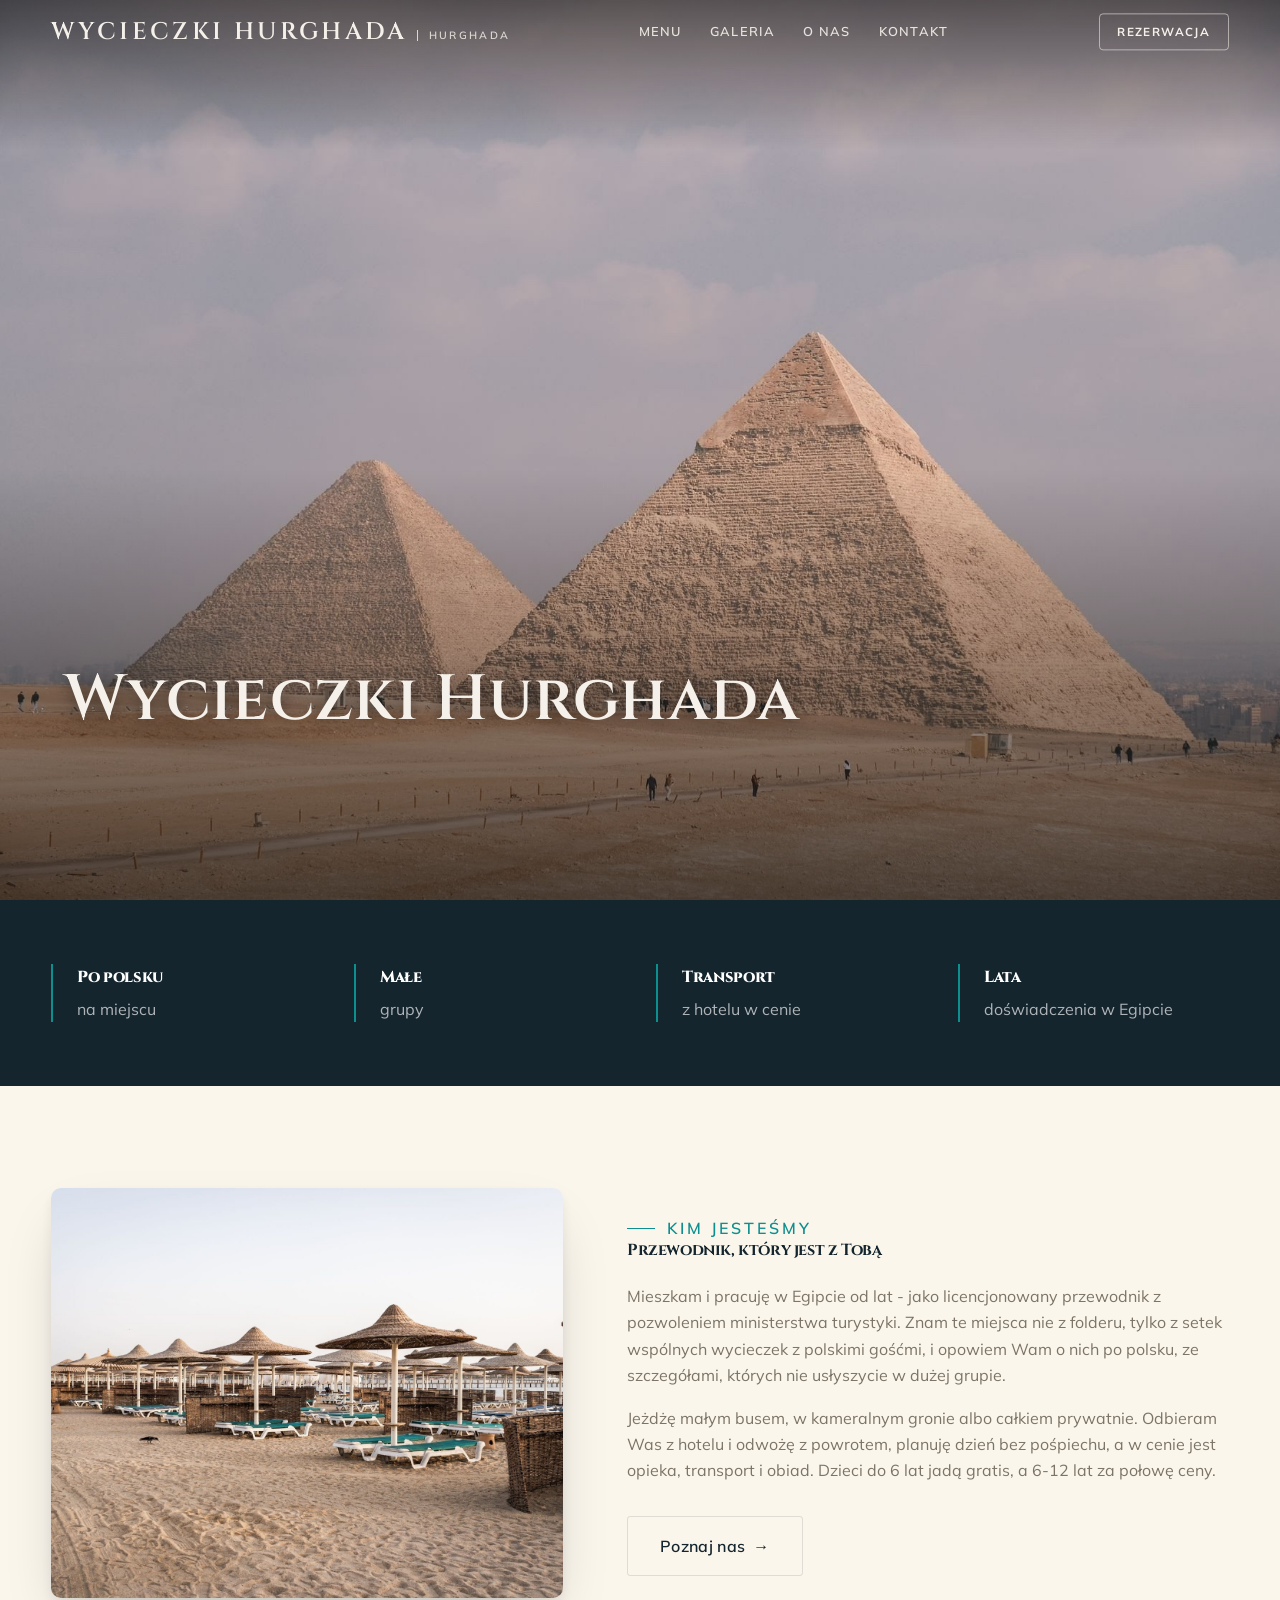
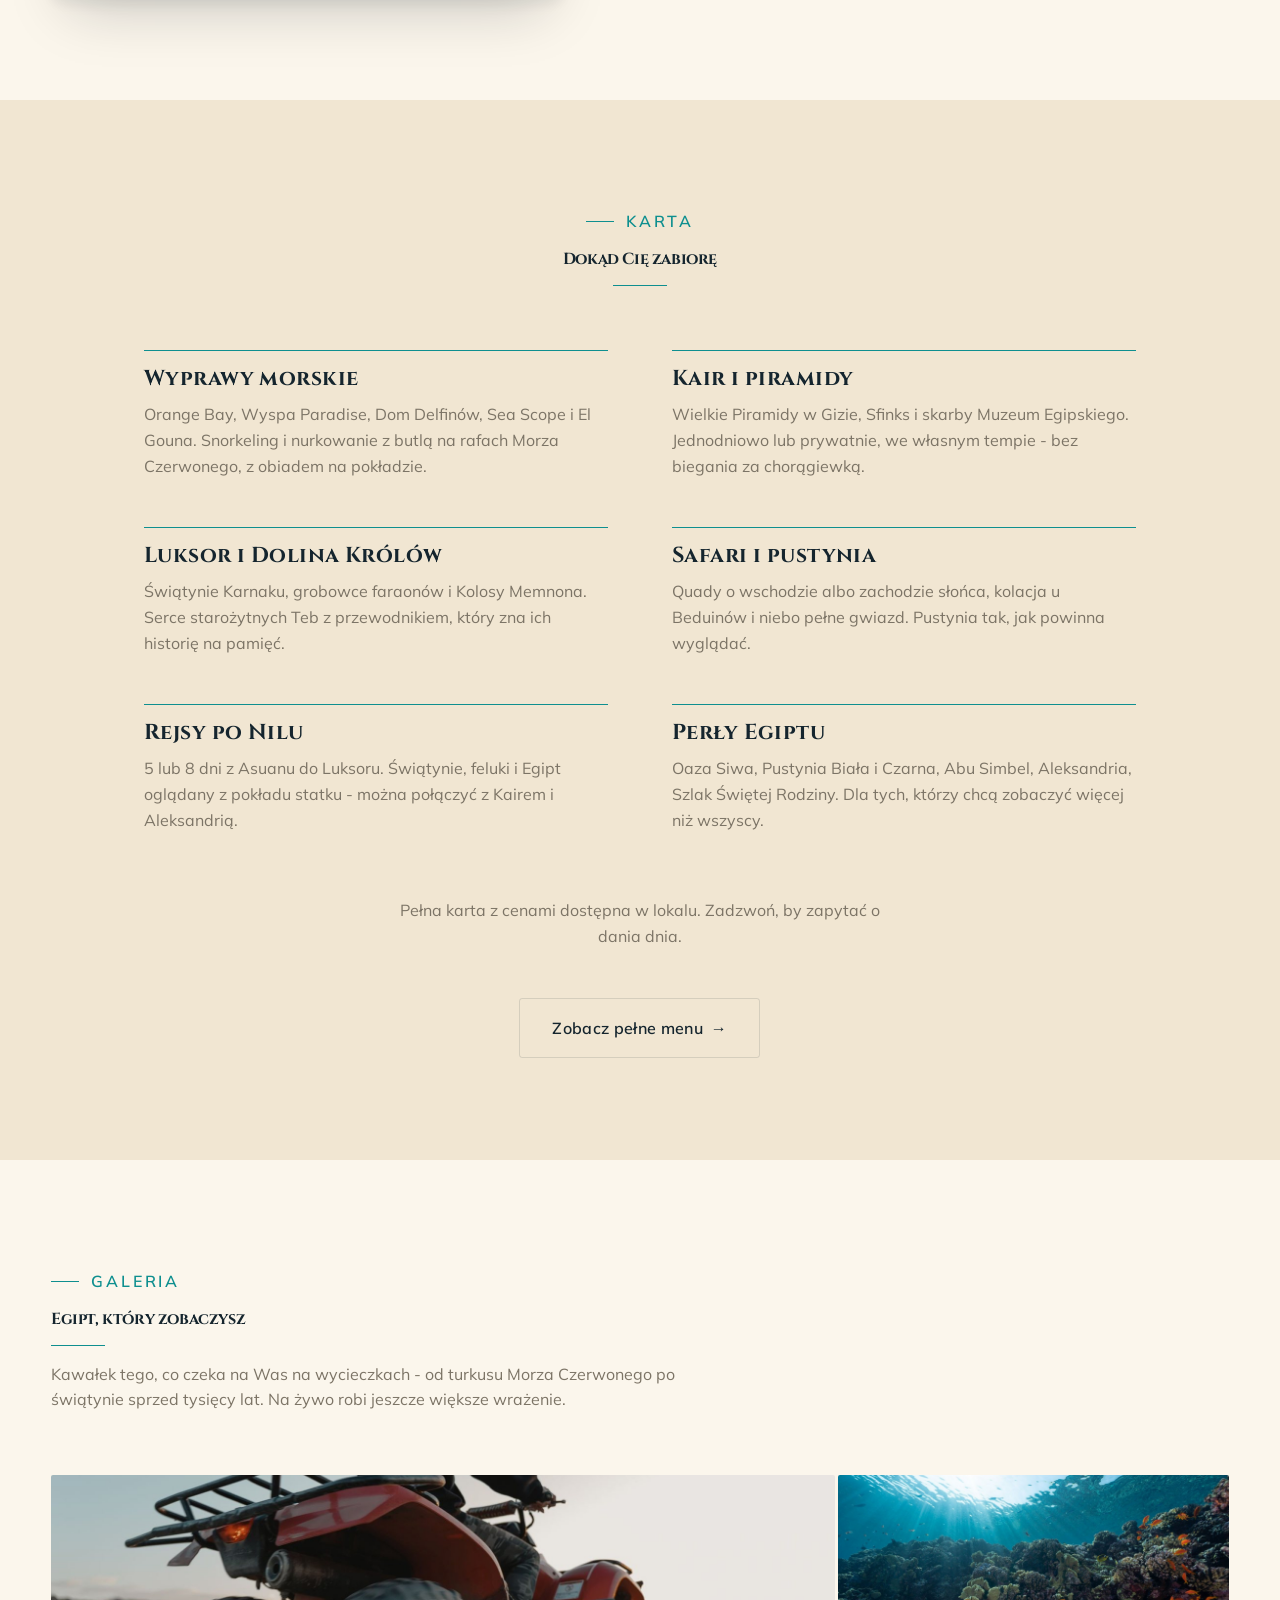
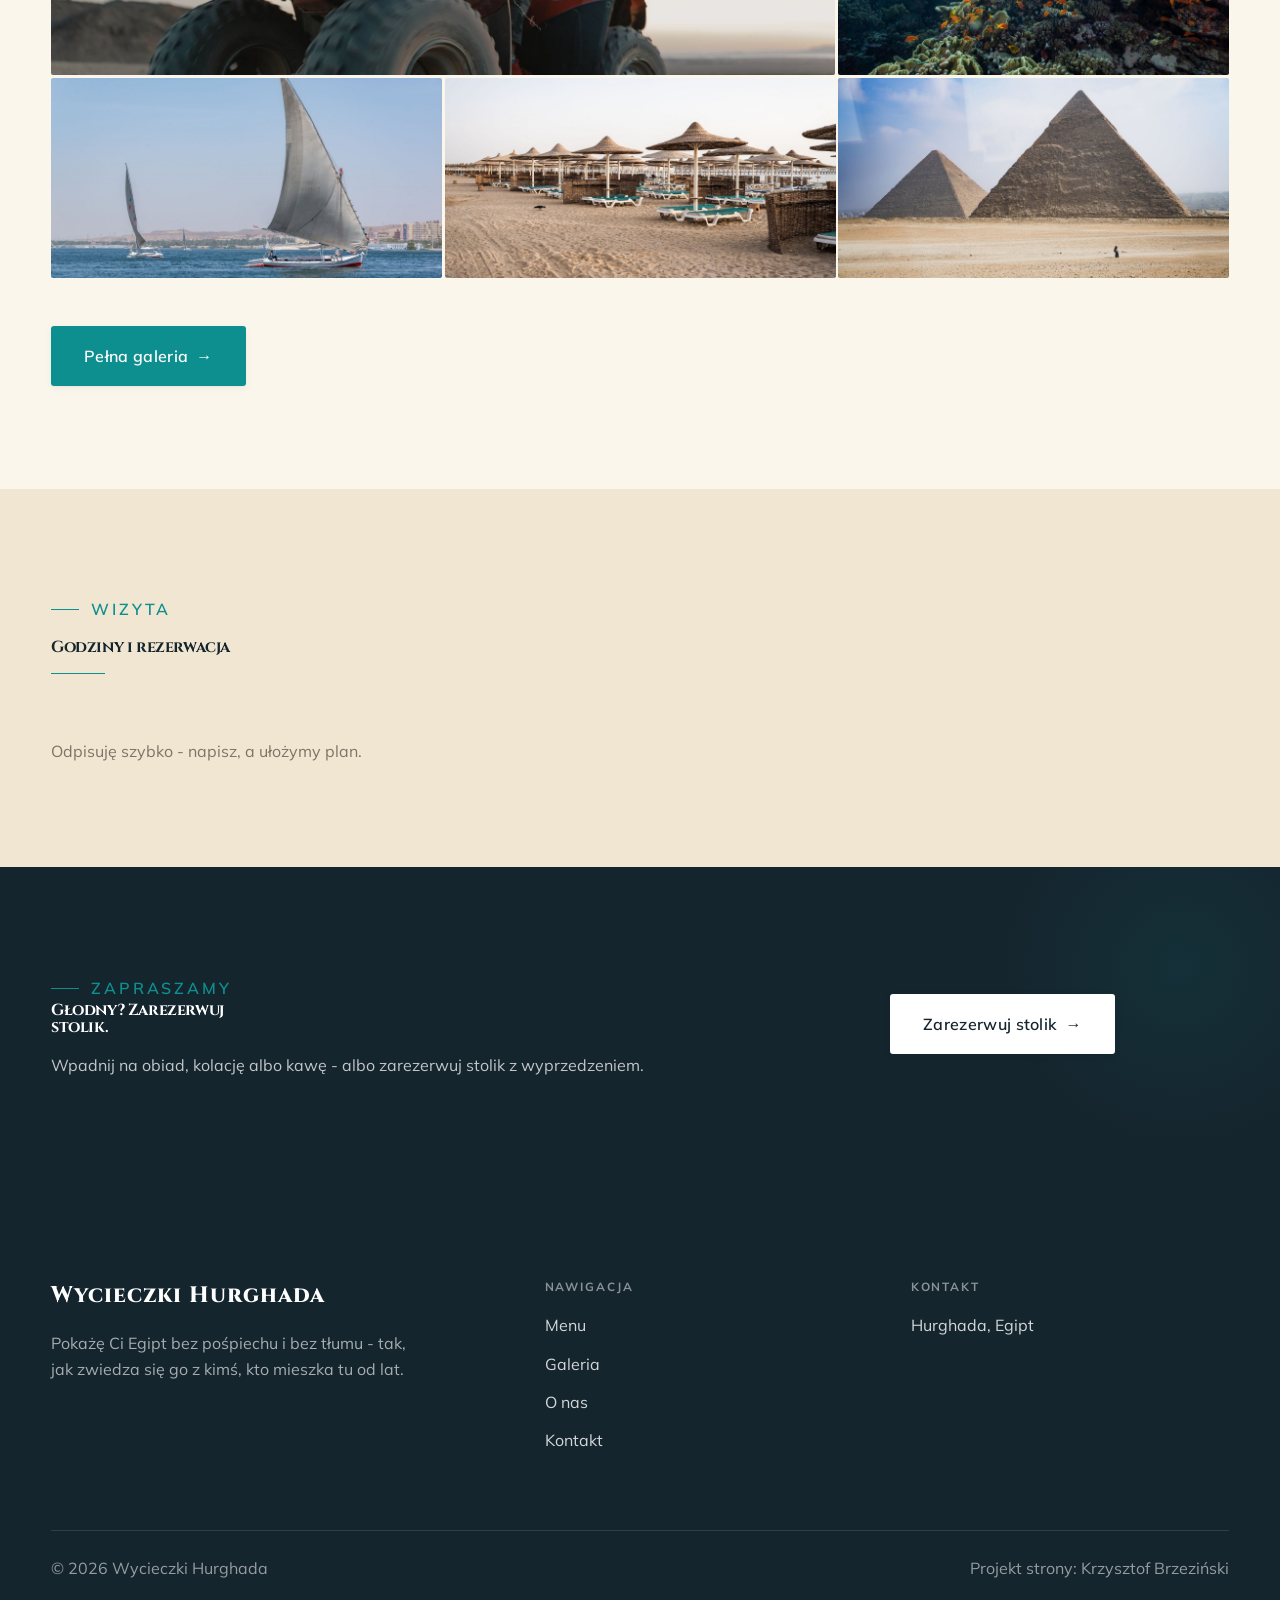
==== index.html @ 8b7ddf6e "Strona demo: wycieczki-hurghada (wycieczki Egipt - Michael Vero)" ====
<!DOCTYPE html>
<html lang="pl">
<head>
<meta charset="UTF-8">
<meta name="viewport" content="width=device-width, initial-scale=1.0">
<title>Wycieczki Hurghada - Wycieczki w Egipcie · Hurghada</title>
<meta name="description" content="Wycieczki Hurghada - prywatny polski przewodnik w Egipcie. Wycieczki fakultatywne z Hurghady: piramidy, Luksor, rejsy po Nilu, Morze Czerwone i pustynne safari. Małe grupy, transport z hotelu, obsługa po polsku.">
<link rel="preconnect" href="https://fonts.googleapis.com">
<link rel="preconnect" href="https://fonts.gstatic.com" crossorigin>
<link href="https://fonts.googleapis.com/css2?family=Cinzel:wght@500;600;700&family=Mulish:wght@400;500;600;700&display=swap" rel="stylesheet">
<link rel="stylesheet" href="assets/styles.css">
</head>
<body>

<header class="nav">
  <div class="wrap nav-inner">
    <a class="brand" href="index.html"><span class="name">Wycieczki Hurghada</span><span class="sub">Hurghada</span></a>
    <nav class="nav-links">
      <a href="oferta.html">Menu</a>
      <a href="realizacje.html">Galeria</a>
      <a href="o-nas.html">O nas</a>
      <a href="kontakt.html">Kontakt</a>
      <a href="kontakt.html" class="btn btn-accent">Rezerwacja</a>
    </nav>
    <button class="nav-toggle" aria-label="Menu"><span></span><span></span><span></span></button>
  </div>
</header>

<section class="hero-gastro">
  <img class="hg-bg" src="img/hero.jpg" alt="Wycieczki Hurghada">
  <div class="hg-veil"></div>
  <p class="hg-tagline">Wycieczki Hurghada</p>
</section>
<section class="strip" style="padding-block:0">
  <div class="wrap">
    <div class="item reveal"><div class="k">Po polsku</div><div class="v">na miejscu</div></div>
    <div class="item reveal"><div class="k">Małe</div><div class="v">grupy</div></div>
    <div class="item reveal"><div class="k">Transport</div><div class="v">z hotelu w cenie</div></div>
    <div class="item reveal"><div class="k">Lata</div><div class="v">doświadczenia w Egipcie</div></div>
  </div>
</section>
<section>
  <div class="wrap split">
    <div class="split-art reveal"><img src="img/g1.jpg" alt="Wycieczki Hurghada - realizacja" loading="lazy"></div>
    <div class="split-copy reveal">
      <span class="eyebrow">Kim jesteśmy</span>
      <h2>Przewodnik, który jest z Tobą</h2>
      <p class="muted">Mieszkam i pracuję w Egipcie od lat - jako licencjonowany przewodnik z pozwoleniem ministerstwa turystyki. Znam te miejsca nie z folderu, tylko z setek wspólnych wycieczek z polskimi gośćmi, i opowiem Wam o nich po polsku, ze szczegółami, których nie usłyszycie w dużej grupie.</p>
      <p class="muted">Jeżdżę małym busem, w kameralnym gronie albo całkiem prywatnie. Odbieram Was z hotelu i odwożę z powrotem, planuję dzień bez pośpiechu, a w cenie jest opieka, transport i obiad. Dzieci do 6 lat jadą gratis, a 6-12 lat za połowę ceny.</p>
      <a href="o-nas.html" class="btn btn-ghost">Poznaj nas <span class="arr">→</span></a>
    </div>
  </div>
</section>
<section id="menu" class="menu-sec">
  <div class="wrap">
    <div class="head center reveal">
      <span class="eyebrow">Karta</span>
      <h2>Dokąd Cię zabiorę</h2>
    </div>
    <div class="menu-cats">
      <div class="menu-cat reveal"><h3>Wyprawy morskie</h3><p>Orange Bay, Wyspa Paradise, Dom Delfinów, Sea Scope i El Gouna. Snorkeling i nurkowanie z butlą na rafach Morza Czerwonego, z obiadem na pokładzie.</p></div>
      <div class="menu-cat reveal"><h3>Kair i piramidy</h3><p>Wielkie Piramidy w Gizie, Sfinks i skarby Muzeum Egipskiego. Jednodniowo lub prywatnie, we własnym tempie - bez biegania za chorągiewką.</p></div>
      <div class="menu-cat reveal"><h3>Luksor i Dolina Królów</h3><p>Świątynie Karnaku, grobowce faraonów i Kolosy Memnona. Serce starożytnych Teb z przewodnikiem, który zna ich historię na pamięć.</p></div>
      <div class="menu-cat reveal"><h3>Safari i pustynia</h3><p>Quady o wschodzie albo zachodzie słońca, kolacja u Beduinów i niebo pełne gwiazd. Pustynia tak, jak powinna wyglądać.</p></div>
      <div class="menu-cat reveal"><h3>Rejsy po Nilu</h3><p>5 lub 8 dni z Asuanu do Luksoru. Świątynie, feluki i Egipt oglądany z pokładu statku - można połączyć z Kairem i Aleksandrią.</p></div>
      <div class="menu-cat reveal"><h3>Perły Egiptu</h3><p>Oaza Siwa, Pustynia Biała i Czarna, Abu Simbel, Aleksandria, Szlak Świętej Rodziny. Dla tych, którzy chcą zobaczyć więcej niż wszyscy.</p></div>
    </div>
    <p class="menu-note">Pełna karta z cenami dostępna w lokalu. Zadzwoń, by zapytać o dania dnia.</p>
    <div style="text-align:center;margin-top:var(--space-7)" class="reveal"><a href="oferta.html" class="btn btn-ghost">Zobacz pełne menu <span class="arr">→</span></a></div>
  </div>
</section>
<section>
  <div class="wrap">
    <div class="head reveal">
      <span class="eyebrow">Galeria</span>
      <h2>Egipt, który zobaczysz</h2>
      <p>Kawałek tego, co czeka na Was na wycieczkach - od turkusu Morza Czerwonego po świątynie sprzed tysięcy lat. Na żywo robi jeszcze większe wrażenie.</p>
    </div>
    <div class="gallery">
      <div class="tile t-two3 reveal"><img src="img/g5.jpg" alt="Morze Czerwone" loading="lazy"><div class="cap">Morze Czerwone</div></div>
      <div class="tile t-third reveal"><img src="img/g6.jpg" alt="Piramidy w Gizie" loading="lazy"><div class="cap">Piramidy w Gizie</div></div>
      <div class="tile t-third reveal"><img src="img/about.jpg" alt="Świątynie Luksoru" loading="lazy"><div class="cap">Świątynie Luksoru</div></div>
      <div class="tile t-third reveal"><img src="img/g1.jpg" alt="Rejs po Nilu" loading="lazy"><div class="cap">Rejs po Nilu</div></div>
      <div class="tile t-third reveal"><img src="img/g2.jpg" alt="Pustynne safari" loading="lazy"><div class="cap">Pustynne safari</div></div>
    </div>
    <div style="margin-top:var(--space-7)" class="reveal"><a href="realizacje.html" class="btn btn-accent">Pełna galeria <span class="arr">→</span></a></div>
  </div>
</section>
<section class="trust">
  <div class="wrap">
    <div class="head reveal">
      <span class="eyebrow">Wizyta</span>
      <h2>Godziny i rezerwacja</h2>
    </div>
    <p class="reveal" style="color:var(--muted);max-width:48ch">Odpisuję szybko - napisz, a ułożymy plan.</p>
  </div>
</section>
<section class="cta">
  <div class="wrap">
    <div class="reveal">
      <span class="eyebrow">Zapraszamy</span>
      <h2>Głodny? Zarezerwuj stolik.</h2>
      <p>Wpadnij na obiad, kolację albo kawę - albo zarezerwuj stolik z wyprzedzeniem.</p>
    </div>
    <div class="cta-actions reveal">
      <a href="kontakt.html" class="btn btn-light">Zarezerwuj stolik <span class="arr">→</span></a>
    </div>
  </div>
</section>

<footer>
  <div class="wrap">
    <div class="foot-grid">
      <div class="foot-brand">
        <div class="name">Wycieczki Hurghada</div>
        <p>Pokażę Ci Egipt bez pośpiechu i bez tłumu - tak, jak zwiedza się go z kimś, kto mieszka tu od lat.</p>
      </div>
      <div class="foot-col">
        <h4>Nawigacja</h4>
        <a href="oferta.html">Menu</a>
        <a href="realizacje.html">Galeria</a>
        <a href="o-nas.html">O nas</a>
        <a href="kontakt.html">Kontakt</a>
      </div>
      <div class="foot-col">
        <h4>Kontakt</h4>
        <p>Hurghada, Egipt</p>
      </div>
    </div>
    <div class="foot-bot">
      <span>© 2026 Wycieczki Hurghada</span>
      <span>Projekt strony: Krzysztof Brzeziński</span>
    </div>
  </div>
</footer>
<div class="sticky-reserve"><a class="sr-book" href="kontakt.html">Zarezerwuj stolik</a></div>

<script src="assets/main.js"></script>
</body>
</html>
---- assets/styles.css ----
/* ============================================================
   STOLBASZ — premium, architektoniczny B2B fit-out
   Jasna paleta, zero brązu. System wg premium-web-craft.
   Projekt strony: Krzysztof Brzeziński
   ============================================================ */

:root{
  /* PALETA — jasna, architektoniczna, chłodna */
  --paper:#FBF6EC;          /* główne tło */
  --paper-2:#F1E6D2;        /* sekcje alternatywne (chłodny jasny szary) */
  --paper-3:#F1E6D2;        /* delikatne wypełnienia */
  --ink:#15252E;            /* tekst główny — chłodny grafit */
  --ink-soft:#2B404B;       /* nagłówki drugorzędne */
  --muted:#7C7466;          /* tekst poboczny */
  --line:rgba(21,37,46,.12);/* hairline */
  --accent:#0E8F8F;         /* stonowany petrol-slate — jedyny akcent */
  --accent-d:#0A6E6E;
  --accent-soft:rgba(14,143,143,.10);
  --dark:#15252E;           /* sekcje ciemne (stopka/CTA) */

  /* ODSTĘPY — skala 4/8 */
  --space-1:4px; --space-2:8px; --space-3:12px; --space-4:16px; --space-5:24px;
  --space-6:32px; --space-7:48px; --space-8:64px; --space-9:96px; --space-10:128px;

  /* TYPOGRAFIA — fluid clamp() */
  --text-sm:clamp(.82rem,.8rem+.1vw,.9rem);
  --text-base:clamp(1rem,.97rem+.15vw,1.1rem);
  --text-lg:clamp(1.12rem,1.05rem+.3vw,1.3rem);
  --text-h3:clamp(1.2rem,1.1rem+.5vw,1.5rem);
  --text-h2:clamp(1.9rem,1.5rem+1.9vw,2.8rem);
  --text-h1:clamp(2.6rem,1.9rem+3.6vw,4.6rem);

  /* PROMIENIE — architektoniczne, raczej ostre */
  --r-sm:3px; --r-md:6px; --r-lg:10px;

  /* RUCH */
  --ease:cubic-bezier(.25,.46,.45,.94); --dur:.24s;

  /* CIENIE — miękkie, warstwowe */
  --sh-sm:0 1px 2px rgba(16,24,32,.04), 0 2px 8px rgba(16,24,32,.05);
  --sh-md:0 2px 6px rgba(16,24,32,.05), 0 12px 28px -8px rgba(16,24,32,.12);
  --sh-lg:0 6px 14px rgba(16,24,32,.07), 0 26px 56px -18px rgba(16,24,32,.22);

  --hairline:1px solid var(--line);

  --font-display:'Cinzel',serif;
  --font-body:'Mulish',sans-serif;
}

*{box-sizing:border-box;margin:0;padding:0}
html{scroll-behavior:smooth}
body{
  font-family:var(--font-body);
  font-size:var(--text-base);
  line-height:1.65;
  color:var(--ink);
  background:var(--paper);
  -webkit-font-smoothing:antialiased;
  text-rendering:optimizeLegibility;
}
img{max-width:100%;display:block}
a{color:inherit;text-decoration:none}

.wrap{width:min(92%,1180px);margin-inline:auto}
section{padding-block:clamp(52px,6.5vw,96px)}

h1,h2,h3{font-family:var(--font-display);font-weight:700;line-height:1.08;letter-spacing:-.02em;color:var(--ink)}
h1{font-size:var(--text-h1);letter-spacing:-.035em}
h2{font-size:var(--text-h2);letter-spacing:-.025em}
h3{font-size:var(--text-h3)}
p{max-width:65ch}

.eyebrow{
  font-family:var(--font-body);
  font-size:var(--text-sm);
  font-weight:600;
  letter-spacing:.18em;
  text-transform:uppercase;
  color:var(--accent);
  display:inline-flex;align-items:center;gap:var(--space-3);
}
.eyebrow::before{content:"";width:28px;height:1px;background:var(--accent);display:inline-block}

.muted{color:var(--muted)}
.lead{font-size:var(--text-lg);line-height:1.55;color:var(--ink-soft);max-width:50ch}

/* ---------- BUTTONS ---------- */
.btn{
  display:inline-flex;align-items:center;gap:var(--space-2);
  font-weight:600;font-size:var(--text-sm);letter-spacing:.02em;
  padding:var(--space-4) var(--space-6);
  border-radius:var(--r-sm);
  transition:transform var(--dur) var(--ease),box-shadow var(--dur) var(--ease),background var(--dur) var(--ease);
  cursor:pointer;border:1px solid transparent;
}
.btn-accent{background:var(--accent);color:#fff;box-shadow:var(--sh-sm)}
.btn-accent:hover{background:var(--accent-d);transform:translateY(-2px);box-shadow:var(--sh-md)}
.btn-accent:active{transform:translateY(0);box-shadow:var(--sh-sm)}
.btn-ghost{background:transparent;color:var(--ink);border-color:var(--line)}
.btn-ghost:hover{border-color:var(--accent);color:var(--accent);transform:translateY(-2px)}
.btn-light{background:#fff;color:var(--ink);box-shadow:var(--sh-sm)}
.btn-light:hover{transform:translateY(-2px);box-shadow:var(--sh-md)}
.btn .arr{transition:transform var(--dur) var(--ease)}
.btn:hover .arr{transform:translateX(4px)}

/* ---------- NAV ---------- */
.nav{
  position:sticky;top:0;z-index:50;
  background:color-mix(in srgb,var(--paper) 88%,transparent);
  backdrop-filter:saturate(140%) blur(10px);
  border-bottom:var(--hairline);
}
.nav-inner{display:flex;align-items:center;justify-content:space-between;height:72px}
.brand{display:flex;flex-direction:column;line-height:1}
.brand .name{font-family:var(--font-display);font-weight:800;font-size:1.35rem;letter-spacing:.04em}
.brand .sub{font-size:.62rem;letter-spacing:.34em;text-transform:uppercase;color:var(--muted);margin-top:5px}
.nav-links{display:flex;align-items:center;gap:var(--space-6)}
.nav-links a{font-size:var(--text-sm);font-weight:500;color:var(--ink-soft);position:relative;padding-block:4px;transition:color var(--dur) var(--ease)}
.nav-links a::after{content:"";position:absolute;left:0;bottom:0;width:0;height:1.5px;background:var(--accent);transition:width var(--dur) var(--ease)}
.nav-links a:hover,.nav-links a.active{color:var(--ink)}
.nav-links a:hover::after,.nav-links a.active::after{width:100%}
.nav-links .btn{padding:var(--space-2) var(--space-5)}
/* przyciski w nav: właściwy kolor (przebij .nav-links a) + bez podkreślenia */
.nav-links a.btn-accent{color:#fff}
.nav-links a.btn-ghost,.nav-links a.btn-light{color:var(--ink)}
.nav-links a.btn::after{display:none}
.nav-toggle{display:none;background:none;border:none;cursor:pointer;flex-direction:column;gap:5px;padding:8px}
.nav-toggle span{width:24px;height:2px;background:var(--ink);transition:var(--dur)}

/* ---------- HERO (split) ---------- */
.hero{position:relative;overflow:hidden;border-bottom:var(--hairline)}
.hero-grid{display:grid;grid-template-columns:1.05fr .95fr;gap:clamp(24px,4vw,60px);align-items:center;
  padding-block:clamp(36px,4.5vw,64px)}
.hero-copy .eyebrow{margin-bottom:var(--space-5)}
.hero-copy h1{margin-bottom:var(--space-5)}
.hero-copy .lead{margin-bottom:var(--space-7)}
.hero-actions{display:flex;flex-wrap:wrap;gap:var(--space-4)}
.hero-art{position:relative;aspect-ratio:4/3;border-radius:var(--r-lg);overflow:hidden;box-shadow:var(--sh-lg)}
.hero-art img{width:100%;height:100%;object-fit:cover}
.hero-art::after{content:"";position:absolute;inset:0;background:linear-gradient(180deg,transparent 55%,rgba(18,24,28,.28))}
.hero-badge{position:absolute;left:var(--space-5);bottom:var(--space-5);z-index:2;
  background:rgba(252,252,251,.94);backdrop-filter:blur(4px);
  border-radius:var(--r-md);padding:var(--space-4) var(--space-5);box-shadow:var(--sh-md);max-width:78%}
.hero-badge strong{display:block;font-family:var(--font-display);font-size:1rem;letter-spacing:-.01em}
.hero-badge span{font-size:var(--text-sm);color:var(--muted)}

/* ---------- HERO duży / kinowy (strona główna) ---------- */
.hero-cine{position:relative;min-height:clamp(560px,82vh,840px);min-height:clamp(560px,82svh,840px);display:flex;align-items:center;overflow:hidden;border-bottom:var(--hairline)}
.hero-cine>img{position:absolute;inset:0;width:100%;height:100%;object-fit:cover;z-index:0}
.hero-cine::after{content:"";position:absolute;inset:0;z-index:1;
  background:linear-gradient(95deg,rgba(13,18,23,.86) 0%,rgba(13,18,23,.64) 32%,rgba(13,18,23,.24) 62%,rgba(13,18,23,.04) 100%)}
.hero-cine .wrap{position:relative;z-index:2;padding-block:var(--space-8)}
.hero-cine .hero-copy{max-width:660px}
.hero-cine .eyebrow{color:#fff;margin-bottom:var(--space-5)}
.hero-cine .eyebrow::before{background:#fff}
.hero-cine h1{color:#fff;margin-bottom:var(--space-5);font-size:clamp(2.9rem,2rem+4.4vw,5.2rem)}
.hero-cine .lead{color:rgba(255,255,255,.92);max-width:48ch;margin-bottom:var(--space-7)}
.hero-cine .hero-actions{display:flex;flex-wrap:wrap;gap:var(--space-4)}
@media(max-width:680px){
  .hero-cine{min-height:clamp(520px,76vh,640px);min-height:clamp(520px,76svh,640px);align-items:flex-end}
  .hero-cine::after{background:linear-gradient(0deg,rgba(13,18,23,.9) 6%,rgba(13,18,23,.45) 55%,rgba(13,18,23,.25) 100%)}
  .hero-cine .wrap{padding-bottom:var(--space-9)}
}

/* full-bleed hero variant (podstrony) */
.pagehead{position:relative;min-height:46vh;min-height:46svh;display:flex;align-items:flex-end;overflow:hidden;border-bottom:var(--hairline)}
.pagehead img{position:absolute;inset:0;width:100%;height:100%;object-fit:cover}
.pagehead::after{content:"";position:absolute;inset:0;background:linear-gradient(180deg,rgba(18,24,28,.25),rgba(18,24,28,.62))}
.pagehead .wrap{position:relative;z-index:2;padding-block:var(--space-9);color:#fff}
.pagehead h1{color:#fff;max-width:18ch}
.pagehead .eyebrow{color:#fff}
.pagehead .eyebrow::before{background:#fff}
.pagehead p{color:rgba(255,255,255,.86);margin-top:var(--space-4);max-width:54ch}

/* ---------- STRIP (pasek skrótów / liczby) ---------- */
.strip{background:var(--dark);color:#fff}
.strip .wrap{display:grid;grid-template-columns:repeat(4,1fr);gap:var(--space-6);padding-block:var(--space-8)}
.strip .item .k{font-family:var(--font-display);font-size:clamp(1.6rem,1.2rem+1.4vw,2.4rem);font-weight:800;letter-spacing:-.02em;color:#fff}
.strip .item .v{font-size:var(--text-sm);color:rgba(255,255,255,.66);margin-top:var(--space-2);line-height:1.45}
.strip .item{border-left:2px solid var(--accent);padding-left:var(--space-5)}

/* ---------- SECTION HEAD ---------- */
.head{max-width:48rem;margin-bottom:var(--space-8)}
.head.center{margin-inline:auto;text-align:center}
.head .eyebrow{margin-bottom:var(--space-4)}
.head h2{margin-bottom:var(--space-4)}
.head p{color:var(--muted);font-size:var(--text-lg);line-height:1.55}
.head.center p{margin-inline:auto}

/* ---------- INTRO SPLIT ---------- */
.split{display:grid;grid-template-columns:.92fr 1.08fr;gap:clamp(28px,5vw,80px);align-items:center}
.split.rev{grid-template-columns:1.08fr .92fr}
.split.rev .split-art{order:-1}
.split-art{position:relative;aspect-ratio:5/4;border-radius:var(--r-lg);overflow:hidden;box-shadow:var(--sh-lg)}
.split-art img{width:100%;height:100%;object-fit:cover}
.split-copy h2{margin-bottom:var(--space-5)}
.split-copy p+p{margin-top:var(--space-4)}
.split-copy .btn{margin-top:var(--space-6)}

/* ---------- SERVICES (zakres) ---------- */
.svc-grid{display:grid;grid-template-columns:repeat(auto-fit,minmax(280px,1fr));gap:var(--space-5)}
.svc{background:#fff;border:var(--hairline);border-radius:var(--r-md);padding:var(--space-7) var(--space-6);
  transition:transform var(--dur) var(--ease),box-shadow var(--dur) var(--ease),border-color var(--dur) var(--ease);
  position:relative;overflow:hidden}
.svc::before{content:"";position:absolute;left:0;top:0;width:3px;height:0;background:var(--accent);transition:height var(--dur) var(--ease)}
.svc:hover{transform:translateY(-4px);box-shadow:var(--sh-md);border-color:transparent}
.svc:hover::before{height:100%}
.svc .ic{font-family:var(--font-display);font-size:.8rem;font-weight:700;letter-spacing:.12em;color:var(--accent);margin-bottom:var(--space-4)}
.svc h3{margin-bottom:var(--space-3);font-size:1.22rem}
.svc p{color:var(--muted);font-size:var(--text-base);line-height:1.6}

/* big detailed service rows */
.svc-row{display:grid;grid-template-columns:.8fr 1.2fr;gap:clamp(20px,4vw,60px);align-items:center;padding-block:var(--space-8)}
.svc-row+.svc-row{border-top:var(--hairline)}
.svc-row.rev{grid-template-columns:1.2fr .8fr}
.svc-row.rev .svc-row-art{order:-1}
.svc-row-art{aspect-ratio:4/3;border-radius:var(--r-md);overflow:hidden;box-shadow:var(--sh-md)}
.svc-row-art img{width:100%;height:100%;object-fit:cover}
.svc-row h3{font-size:1.5rem;margin-bottom:var(--space-4)}
.svc-row .num{font-family:var(--font-display);font-size:.85rem;font-weight:700;letter-spacing:.14em;color:var(--accent);display:block;margin-bottom:var(--space-3)}
.svc-row ul{list-style:none;margin-top:var(--space-4);display:flex;flex-direction:column;gap:var(--space-2)}
.svc-row li{position:relative;padding-left:var(--space-5);color:var(--muted);font-size:var(--text-base)}
.svc-row li::before{content:"";position:absolute;left:0;top:.62em;width:8px;height:1px;background:var(--accent)}

/* ---------- GALLERY (realizacje) ---------- */
.gallery{display:grid;grid-template-columns:repeat(12,1fr);gap:var(--space-4);grid-auto-rows:200px}
/* GALERIA MASONRY — pionowe zdjęcia (portrety beauty/wellness) bez przycinania: kolumny, height auto */
.gallery-masonry{column-count:3;column-gap:var(--space-4)}
@media(max-width:900px){.gallery-masonry{column-count:2}}
@media(max-width:560px){.gallery-masonry{column-count:1}}
.gallery-masonry .m-tile{break-inside:avoid;margin:0 0 var(--space-4);padding:0;position:relative;overflow:hidden;border-radius:var(--r-md);border:1px solid var(--line)}
.gallery-masonry .m-tile img{width:100%;height:auto;display:block}
.gallery-masonry .m-tile .cap{position:absolute;left:0;right:0;bottom:0;padding:var(--space-4);color:#fff;background:linear-gradient(0deg,rgba(0,0,0,.55),transparent);font-size:var(--text-sm)}
.tile{position:relative;overflow:hidden;border-radius:var(--r-md);box-shadow:var(--sh-sm);
  transition:transform var(--dur) var(--ease),box-shadow var(--dur) var(--ease)}
.tile img{width:100%;height:100%;object-fit:cover;transition:transform .6s var(--ease)}
.tile:hover{box-shadow:var(--sh-md)}
.tile:hover img{transform:scale(1.05)}
.tile .cap{position:absolute;left:0;right:0;bottom:0;padding:var(--space-5) var(--space-4) var(--space-4);
  background:linear-gradient(transparent,rgba(18,24,28,.78));color:#fff;
  font-size:var(--text-sm);font-weight:600;letter-spacing:.01em;
  opacity:0;transform:translateY(8px);transition:var(--dur) var(--ease)}
.tile:hover .cap{opacity:1;transform:translateY(0)}
.tile .cap small{display:block;font-weight:400;opacity:.78;letter-spacing:.04em;text-transform:uppercase;font-size:.66rem;margin-top:3px}
/* bento spans */
.t-wide{grid-column:span 6}
.t-tall{grid-column:span 6;grid-row:span 2}
.t-std{grid-column:span 6}
.t-third{grid-column:span 4}
.t-two3{grid-column:span 8}

/* ---------- TRUST / WIARYGODNOŚĆ ---------- */
.trust{background:var(--paper-2)}
.trust-grid{display:grid;grid-template-columns:repeat(auto-fit,minmax(240px,1fr));gap:var(--space-5);margin-top:var(--space-7)}
.trust-card{background:#fff;border-radius:var(--r-md);padding:var(--space-7) var(--space-6);box-shadow:var(--sh-sm);border-top:3px solid var(--accent)}
.trust-card .big{font-family:var(--font-display);font-size:clamp(1.8rem,1.3rem+1.6vw,2.6rem);font-weight:800;letter-spacing:-.02em;color:var(--ink);line-height:1}
.trust-card h3{font-size:1.12rem;margin:var(--space-3) 0 var(--space-2)}
.trust-card p{color:var(--muted);font-size:var(--text-base);line-height:1.55}

/* ---------- CTA band ---------- */
.cta{background:var(--dark);color:#fff;position:relative;overflow:hidden}
.cta .wrap{display:grid;grid-template-columns:1.4fr .6fr;gap:var(--space-7);align-items:center;position:relative;z-index:2}
.cta h2{color:#fff;max-width:20ch}
.cta p{color:rgba(255,255,255,.74);margin-top:var(--space-4)}
.cta-actions{display:flex;flex-direction:column;gap:var(--space-3);align-items:flex-start}
.cta::before{content:"";position:absolute;right:-80px;top:-80px;width:360px;height:360px;border-radius:50%;
  background:radial-gradient(circle,var(--accent-soft),transparent 70%)}

/* ---------- CONTACT ---------- */
.contact-grid{display:grid;grid-template-columns:.85fr 1.15fr;gap:clamp(28px,4vw,56px);align-items:start}
.info-list{display:flex;flex-direction:column;gap:var(--space-2)}
.info-row{display:flex;gap:var(--space-4);align-items:flex-start;padding-block:var(--space-4);border-bottom:var(--hairline)}
.info-row .ic{flex:none;width:42px;height:42px;display:grid;place-items:center;border-radius:50%;
  background:var(--accent-soft);color:var(--accent);font-size:1.05rem}
.info-row .lbl{font-size:.72rem;letter-spacing:.14em;text-transform:uppercase;color:var(--muted)}
.info-row .val{font-weight:600;font-size:var(--text-base);margin-top:2px}
.info-row a.val:hover{color:var(--accent)}
.map{border:none;border-radius:var(--r-lg);box-shadow:var(--sh-md);width:100%;height:100%;min-height:380px;filter:grayscale(.2) contrast(1.02)}
.form{background:#fff;border:var(--hairline);border-radius:var(--r-lg);padding:clamp(24px,3vw,40px);box-shadow:var(--sh-sm)}
.form .fld{margin-bottom:var(--space-5)}
.form label{display:block;font-size:var(--text-sm);font-weight:600;margin-bottom:var(--space-2)}
.form input,.form textarea{width:100%;font-family:inherit;font-size:var(--text-base);color:var(--ink);
  padding:var(--space-4);border:var(--hairline);border-radius:var(--r-sm);background:var(--paper);transition:border-color var(--dur)}
.form input:focus,.form textarea:focus{outline:none;border-color:var(--accent);background:#fff}
.form textarea{resize:vertical;min-height:120px}
.form .note{font-size:var(--text-sm);color:var(--muted);margin-top:var(--space-3)}

/* ---------- FOOTER ---------- */
footer{background:var(--dark);color:#fff;padding-block:var(--space-9) var(--space-6)}
.foot-grid{display:grid;grid-template-columns:1.4fr 1fr 1fr;gap:var(--space-7);margin-bottom:var(--space-8)}
.foot-brand .name{font-family:var(--font-display);font-weight:800;font-size:1.4rem;letter-spacing:.04em}
.foot-brand p{color:rgba(255,255,255,.62);margin-top:var(--space-4);font-size:var(--text-base);max-width:38ch}
.foot-col h4{font-size:.74rem;letter-spacing:.16em;text-transform:uppercase;color:rgba(255,255,255,.5);margin-bottom:var(--space-4)}
.foot-col a,.foot-col p{display:block;color:rgba(255,255,255,.82);font-size:var(--text-base);margin-bottom:var(--space-3)}
.foot-col a:hover{color:#fff}
.foot-bot{border-top:1px solid rgba(255,255,255,.12);padding-top:var(--space-5);display:flex;justify-content:space-between;flex-wrap:wrap;gap:var(--space-3);
  font-size:var(--text-sm);color:rgba(255,255,255,.55)}
.foot-bot a:hover{color:#fff}

/* ---------- REVEAL ---------- */
.reveal{opacity:0;transform:translateY(22px);transition:opacity .6s var(--ease),transform .6s var(--ease)}
.reveal.in{opacity:1;transform:none}

/* ---------- RESPONSIVE ---------- */
@media(max-width:920px){
  .hero-grid,.split,.split.rev,.svc-row,.svc-row.rev,.cta .wrap,.contact-grid,.foot-grid{grid-template-columns:1fr}
  .split.rev .split-art,.svc-row.rev .svc-row-art{order:0}
  .hero-art{aspect-ratio:16/10;max-height:420px}
  .strip .wrap{grid-template-columns:repeat(2,1fr);gap:var(--space-7)}
  .gallery{grid-auto-rows:180px}
  .t-wide,.t-tall,.t-std,.t-third,.t-two3{grid-column:span 6}
  .t-tall{grid-row:span 1}
  .cta-actions{flex-direction:row;flex-wrap:wrap}
  .foot-grid{gap:var(--space-6)}
}
@media(max-width:680px){
  .nav-links{position:fixed;inset:72px 0 auto 0;background:var(--paper);flex-direction:column;align-items:stretch;
    gap:0;padding:var(--space-4) 6%;border-bottom:var(--hairline);box-shadow:var(--sh-md);
    transform:translateY(-120%);transition:transform var(--dur) var(--ease)}
  .nav-links.open{transform:translateY(0)}
  .nav-links a{padding-block:var(--space-4);border-bottom:var(--hairline)}
  .nav-links .btn{margin-top:var(--space-3);justify-content:center}
  .nav-toggle{display:flex}
  .strip .wrap{grid-template-columns:1fr}
  .gallery{grid-template-columns:repeat(6,1fr)}
  .foot-grid{grid-template-columns:1fr}
}
@media(prefers-reduced-motion:reduce){
  *{animation-duration:.01ms!important;transition:none!important}
  .reveal{opacity:1!important;transform:none!important}
  html{scroll-behavior:auto}
}

/* ============================================================
   PREMIUM LAYER — destylat deep-researchu branż (anty-AI, spokój).
   Zmienne STOLBASZ (--accent/--ink/--paper/--line/--dark). Ruch ledwo
   zauważalny, krzywa cubic-bezier(.16,.84,.44,1); prefers-reduced-motion
   pokryte blanketem wyżej. Karty hairline zamiast cieni = #1 sygnał „nie-AI".
   ============================================================ */

/* więcej oddechu między sekcjami (liderzy: 110-130px) */
section{padding-block:clamp(64px,8vw,128px)}

/* 1) Aksamitny reveal — dłuższa, miękka krzywa zamiast „skoku" */
.reveal{transition:opacity .9s cubic-bezier(.16,.84,.44,1),transform .9s cubic-bezier(.16,.84,.44,1);will-change:opacity,transform}
/* stagger TYLKO w galerii (tam pozycja = porządek dzieci) */
.gallery .reveal:nth-child(2){transition-delay:.07s}
.gallery .reveal:nth-child(3){transition-delay:.14s}
.gallery .reveal:nth-child(4){transition-delay:.21s}
.gallery .reveal:nth-child(5){transition-delay:.28s}
.gallery .reveal:nth-child(6){transition-delay:.35s}

/* 2) Hero STATYCZNY na .hero-cine — Ken Burns CAŁKIEM WYŁĄCZONY 26.06 (3. zgłoszenie Szymona).
   GENEZA: animowanie scale na <img> hero z teksturami (cegły/framugi) re-samplinguje obraz
   klatka po klatce → na części ekranów drobne drganie/shimmer = „heroshot się trzęsie".
   translateY usunięto wcześniej, scale-only + will-change/GPU NIE wystarczyły do GWARANCJI gładkości.
   Krzysztof zażądał pewności („make sure, że błąd się nie pojawi") > efekt. Zero animacji = 0% drgania.
   Delikatny zoom zostaje TYLKO w pełnoekranowych hero gastro/studio (hg-bg/hs-bg — tło, inny
   mechanizm, chwalone, nigdy nie zgłaszane). NIE wracać do KB na .hero-cine bez realnego testu
   na sprzęcie klienta — to ryzyko regresji „trzęsienia”. */
/* BEZPIECZNY "wow" na hero = jednorazowy FADE-IN (opacity), nie zoom.
   opacity nie dotyka bitmapy → gładkie na KAŻDYM zdjęciu/ekranie/GPU, zero ryzyka migotania.
   Geometryczny ruch (scale/translate) na .hero-cine jest ZAKAZANY (bramka pilnuje). */
@keyframes heroFade{from{opacity:0}to{opacity:1}}
.hero-cine>img{transform:none;animation:heroFade 1.1s ease-out both}

/* 3) Akcentowy hairline pod nagłówkiem sekcji, który „rysuje się" przy wejściu */
.head h2{position:relative;padding-bottom:18px}
.head h2::after{content:"";position:absolute;left:0;bottom:0;height:1px;width:0;background:var(--accent);transition:width 1s cubic-bezier(.16,.84,.44,1) .15s}
.head.center h2::after{left:50%;transform:translateX(-50%)}
.head.reveal.in h2::after,.head.center.reveal.in h2::after{width:54px}

/* 4) Karty HAIRLINE zamiast cieni/zaokrągleń (najmocniejszy anty-AI detal) */
.svc{background:transparent;border:1px solid var(--line);border-radius:var(--r-sm);box-shadow:none}
.svc:hover{box-shadow:none;border-color:var(--accent);transform:translateY(-3px)}
.trust-card{background:transparent;box-shadow:none;border:1px solid var(--line);border-top:2px solid var(--accent);border-radius:var(--r-sm)}
.tile{box-shadow:none;border-radius:var(--r-sm)}
.tile:hover{box-shadow:none}

/* 5) Sticky-nav kondensuje się po przewinięciu (sygnał dopracowania) */
.nav{transition:box-shadow .4s ease,background .4s ease}
.nav.is-stuck{box-shadow:0 1px 0 var(--line),0 14px 30px -24px rgba(0,0,0,.45)}
.nav-inner{transition:height .35s var(--ease)}
.nav.is-stuck .nav-inner{height:60px}

/* 6) MANIFESTO — pełnoekranowy cytat-bohater (zastępuje generyczne „Dlaczego my") */
.manifesto{background:var(--paper-2);text-align:center}
.manifesto .wrap{max-width:60rem}
.manifesto p{font-family:var(--font-display);font-style:italic;font-size:clamp(1.6rem,1rem+2.4vw,2.8rem);line-height:1.32;color:var(--ink-soft);margin-inline:auto;max-width:26ch;position:relative;padding-top:var(--space-8)}
.manifesto p::before{content:"";position:absolute;top:0;left:50%;transform:translateX(-50%);width:54px;height:1px;background:var(--accent)}
.manifesto p span{color:var(--accent);font-style:italic}

/* 7) GATEWAYS — 3 duże bramy-zdjęcia (zamiast paska menu usług) */
.gateways{display:grid;grid-template-columns:repeat(3,1fr);gap:var(--space-4)}
.gateway{position:relative;aspect-ratio:3/4;overflow:hidden;border-radius:var(--r-sm);display:block}
.gateway img{width:100%;height:100%;object-fit:cover;transition:transform .8s var(--ease),filter .5s var(--ease)}
.gateway::after{content:"";position:absolute;inset:0;background:linear-gradient(180deg,transparent 38%,rgba(18,24,28,.74))}
.gateway:hover img{transform:scale(1.05);filter:brightness(1.05)}
.gateway .g-ttl{position:absolute;left:0;right:0;bottom:0;z-index:2;padding:var(--space-6) var(--space-5);color:#fff;font-family:var(--font-display);font-size:1.45rem;letter-spacing:-.01em;line-height:1.15}
.gateway .g-ttl small{display:block;font-family:var(--font-body);font-size:var(--text-sm);font-weight:400;opacity:.82;letter-spacing:.03em;margin-top:5px}
@media(max-width:760px){.gateways{grid-template-columns:1fr}.gateway{aspect-ratio:16/10}}

/* 8) LOGO klienta w nagłówku (gdy podane --logo) */
.brand-logo{height:40px;width:auto;max-width:220px;object-fit:contain;display:block}
.nav.is-stuck .brand-logo{height:34px}
@media(max-width:680px){.brand-logo{height:32px}}

/* === rodzina: gastro === */
/* ============================================================
   RODZINA: GASTRO (restauracja / kawiarnia / bar / pizzeria)
   Doklejane NA WIERZCH base.css. Dziedziczy paletę/fonty skórki gastro (Bodoni Moda + terakota).
   Filozofia: APETYT + REZERWACJA STOLIKA (nie zaufanie/wycena jak u fachowca).
   Menu = kategorie BEZ zmyślonych dań/cen (uczciwość); godziny tylko z reconu.
   ============================================================ */

/* --- Galeria atmosfery: gutterless, ostre rogi (food/wnętrze, nie "dokumentacja") --- */
.gallery{gap:3px}
.tile{border-radius:2px;box-shadow:none}
.tile:hover{box-shadow:none}

/* --- MENU: kategorie (nazwa serif + opis, hairline) - BEZ wymyslonych dań i cen --- */
.menu-sec{background:var(--paper-2)}
.menu-cats{display:grid;grid-template-columns:repeat(2,1fr);gap:var(--space-7) var(--space-8);max-width:62rem;margin:0 auto}
.menu-cat{border-top:1px solid var(--accent);padding-top:var(--space-4)}
.menu-cat h3{font-family:var(--font-display);font-size:1.35rem;letter-spacing:.02em;margin-bottom:var(--space-3)}
.menu-cat p{color:var(--muted);font-size:var(--text-base);line-height:1.6}
.menu-note{text-align:center;color:var(--muted);font-size:var(--text-sm);margin-top:var(--space-8);max-width:50ch;margin-inline:auto}
@media(max-width:760px){.menu-cats{grid-template-columns:1fr;gap:var(--space-6)}}

/* --- KARTA GODZIN (renderowana tylko z realnych danych) --- */
.godz{max-width:30rem}
.godz-row{display:flex;justify-content:space-between;gap:var(--space-5);border-bottom:1px solid var(--line);padding-block:var(--space-3)}
.godz-row b{font-weight:600;color:var(--ink)}
.godz-row span{color:var(--muted)}

/* --- STICKY-RESERVE: dolny pasek mobile (gastro-odpowiednik sticky-call) --- */
.sticky-reserve{display:none}
@media(max-width:820px){
  .sticky-reserve{display:grid;grid-template-columns:1fr auto;gap:1px;position:fixed;left:0;right:0;bottom:0;z-index:90;
    background:var(--line);box-shadow:0 -6px 20px -10px rgba(0,0,0,.4)}
  .sticky-reserve a{padding:15px 8px;text-align:center;font-weight:700;font-size:.95rem;letter-spacing:.01em}
  .sr-book{background:var(--accent);color:#fff}
  .sr-call{background:var(--paper);color:var(--ink);padding-inline:22px}
  body{padding-bottom:56px}
}

/* ============================================================
   FAZA 3 - OSOBNY UKŁAD GASTRO (wzór: topowe restauracje - Noma/Disfrutar/Septime/Alchemist; research wf_c20bffea).
   Hero MINIMALNY: samo pełnoekranowe zdjęcie + 1 krótka linijka w DOLNYM-LEWYM rogu. Reszta = oddech.
   Nazwa pada RAZ - jako logo w navie, NIGDY dublowana wielkim tytułem (to #1 tell taniej strony).
   Nav: logo z LEWEJ (split), przezroczysty nad zdjęciem, lity po scrollu. CTA "Rezerwacja" = obrys w navie, nie guzik na środku.
   ============================================================ */
.hero-gastro{position:relative;height:100vh;height:100svh;min-height:560px;display:flex;align-items:flex-end;overflow:hidden;isolation:isolate}
.hero-gastro .hg-bg{position:absolute;inset:0;width:100%;height:100%;object-fit:cover;z-index:-2;animation:hgKen 28s ease-out infinite alternate}
@keyframes hgKen{from{transform:scale(1.05)}to{transform:scale(1.13)}}
/* overlay: ciemny TYLKO u dołu (pod linijkę), góra/środek zdjęcia oddychają */
.hero-gastro .hg-veil{position:absolute;inset:0;z-index:-1;
  background:linear-gradient(180deg,rgba(8,6,4,0) 0%,rgba(8,6,4,0) 52%,rgba(8,6,4,.68) 100%)}
.hg-tagline{position:relative;z-index:2;margin:0 0 clamp(2.6rem,7vh,5rem) clamp(1.4rem,5vw,4rem);
  font-family:var(--font-display);font-style:normal;font-weight:600;
  font-size:clamp(2.1rem,5.2vw,4rem);line-height:1.08;letter-spacing:.005em;
  color:#f5f1ea;max-width:24ch;text-shadow:0 2px 18px rgba(0,0,0,.5)}
.hg-since{font-family:var(--font-display);font-weight:500;font-size:.62em;letter-spacing:.01em;
  color:rgba(245,241,234,.86);white-space:nowrap}
@media(max-width:640px){.hg-tagline{font-size:clamp(2rem,8vw,2.6rem);margin-bottom:clamp(2rem,9vh,3.4rem)}}

/* ============================================================
   NAWIGACJA GASTRO - styl NOBU (research wf_d6d990de + wf_a8c0864c, żywy kod noburestaurants.com).
   3 strefy, STAŁA wysokość 64px (jak Nobu). JEDEN kontroler gastro.js steruje stanami kierunkowo:
   .nav-hidden (chowanie w dół) + .nav-solid (lity krem przy scrollu w górę). Histereza = brak migania.
   is-stuck (base.js, twardy próg 24px) NEUTRALIZOWANE wizualnie - inaczej base walczyło z gastro i krem migał przy górze.
   ============================================================ */
.nav{position:fixed;left:0;right:0;background:transparent;backdrop-filter:none;border-bottom:1px solid transparent;z-index:100;
  transition:transform .35s var(--ease),background .35s ease,box-shadow .35s ease}
.nav.nav-hidden{transform:translateY(-100%)}
/* NEUTRALIZACJA base is-stuck dla gastro (gastro.js używa nav-solid; base.js dalej rusza is-stuck, ale bez efektu wizualnego) */
.nav.is-stuck{background:transparent;box-shadow:none;border-bottom-color:transparent}
.nav.is-stuck .nav-inner{height:64px}
/* SCRIM: ciemny gradient pod navem -> biały tekst czytelny nad zdjęciem; znika gdy nav lity */
.nav::after{content:"";position:absolute;left:0;right:0;top:0;height:150px;z-index:-1;pointer-events:none;
  transition:opacity .35s ease;background:linear-gradient(180deg,rgba(8,6,4,.55) 0%,rgba(8,6,4,0) 100%)}
.nav.nav-solid::after{opacity:0}
/* WORDMARK: nazwa Bodoni wersaliki + miasto obok (kreska akcentu) */
.nav .brand{flex-direction:row;align-items:baseline;gap:.6rem;line-height:1}
.nav .brand .name{color:#f5f1ea;font-family:var(--font-display);font-weight:600;font-size:1.5rem;text-transform:uppercase;letter-spacing:.14em}
.nav .brand .sub{margin-top:0;padding-left:.65rem;border-left:1px solid currentColor;
  font-size:.66rem;font-weight:600;letter-spacing:.22em;text-transform:uppercase;color:rgba(245,241,234,.82)}
/* LINKI: sans wersaliki, cienki animowany underline */
.nav .nav-links a{color:rgba(245,241,234,.9);font-size:.8rem;font-weight:600;text-transform:uppercase;letter-spacing:.1em;padding-block:6px}
.nav .nav-links a:hover,.nav .nav-links a.active{color:#fff}
.nav .nav-links a::after{background:#fff;height:1px}
.nav .nav-toggle span{background:#f5f1ea}
/* CTA "Rezerwacja": bazowo pełna terakota (czytelna na kremowym menu mobilnym) */
.nav .nav-links a.btn-accent{font-size:.73rem;font-weight:700;text-transform:uppercase;letter-spacing:.12em;
  padding:.5rem 1.1rem;border-radius:4px;border:1px solid var(--accent);background:var(--accent);color:#fff;box-shadow:none}
.nav .nav-links a.btn-accent:hover{transform:none;box-shadow:none}
/* STAN LITY (nav-solid - gastro.js dodaje przy scrollu w GÓRĘ): krem + ciemny tekst + terakota */
.nav.nav-solid{background:color-mix(in srgb,var(--paper) 94%,transparent);backdrop-filter:saturate(140%) blur(10px);border-bottom:var(--hairline)}
.nav.nav-solid .brand .name{color:var(--ink)}
.nav.nav-solid .brand .sub{color:var(--accent)}
.nav.nav-solid .nav-links a{color:var(--ink-soft)}
.nav.nav-solid .nav-links a:hover,.nav.nav-solid .nav-links a.active{color:var(--ink)}
.nav.nav-solid .nav-links a::after{background:var(--accent)}
.nav.nav-solid .nav-toggle span{background:var(--ink)}
/* chowany nav ZAWSZE przezroczysty (nie mignie kremem zjeżdżając w górę) */
.nav.nav-solid.nav-hidden{background:transparent;box-shadow:none;border-bottom-color:transparent}
/* ===== DESKTOP (>=681px): 3 strefy, STAŁA wysokość 64px ===== */
@media(min-width:681px){
  .nav .nav-inner{position:relative;height:64px}
  .nav .nav-links{flex:1;justify-content:center;gap:clamp(1rem,2.2vw,1.9rem);padding-right:9.5rem}
  .nav .nav-links a.btn-accent{position:absolute;right:0;top:50%;transform:translateY(-50%);margin:0}
  .nav:not(.nav-solid) .nav-links a.btn-accent{background:transparent;border-color:rgba(245,241,234,.55);color:#f5f1ea}
  .nav:not(.nav-solid) .nav-links a.btn-accent:hover{background:var(--accent);border-color:var(--accent);color:#fff;transform:translateY(-50%)}
}
/* ===== MOBILE (<=680px): dropdown na kremie - ciemny tekst, pełne CTA (fix kontrastu) ===== */
@media(max-width:680px){
  .nav .nav-links{background:var(--paper)}
  .nav .nav-links a{color:var(--ink-soft)}
  .nav .nav-links a:hover,.nav .nav-links a.active{color:var(--ink)}
  .nav .nav-links a.btn-accent{background:var(--accent);border-color:var(--accent);color:#fff}
  /* zamknięty dropdown w pełni schowany (base -120% przy krótkim menu zostawiał terakotowe CTA wystające górą) */
  .nav .nav-links:not(.open){transform:translateY(-160%);visibility:hidden}
  .nav .nav-links.open{visibility:visible}
  /* brand mniejszy + bez miasta (jak Nobu na telefonie = sama nazwa) - żeby nie wypychał hamburgera */
  .nav .brand .name{font-size:1.12rem;letter-spacing:.1em}
  .nav .brand .sub{display:none}
  .nav .nav-toggle{flex:0 0 auto}
  .nav .brand{min-width:0;overflow:hidden}
}

/* === focal-point zdjęć (smartcrop) — cover nie utnie twarzy/obiektu === */
img[src$="/about.jpg"]{object-position:64% 52%}
[style*="about.jpg"]{background-position:64% 52%}
img[src$="/g5.jpg"]{object-position:38% 50%}
[style*="g5.jpg"]{background-position:38% 50%}
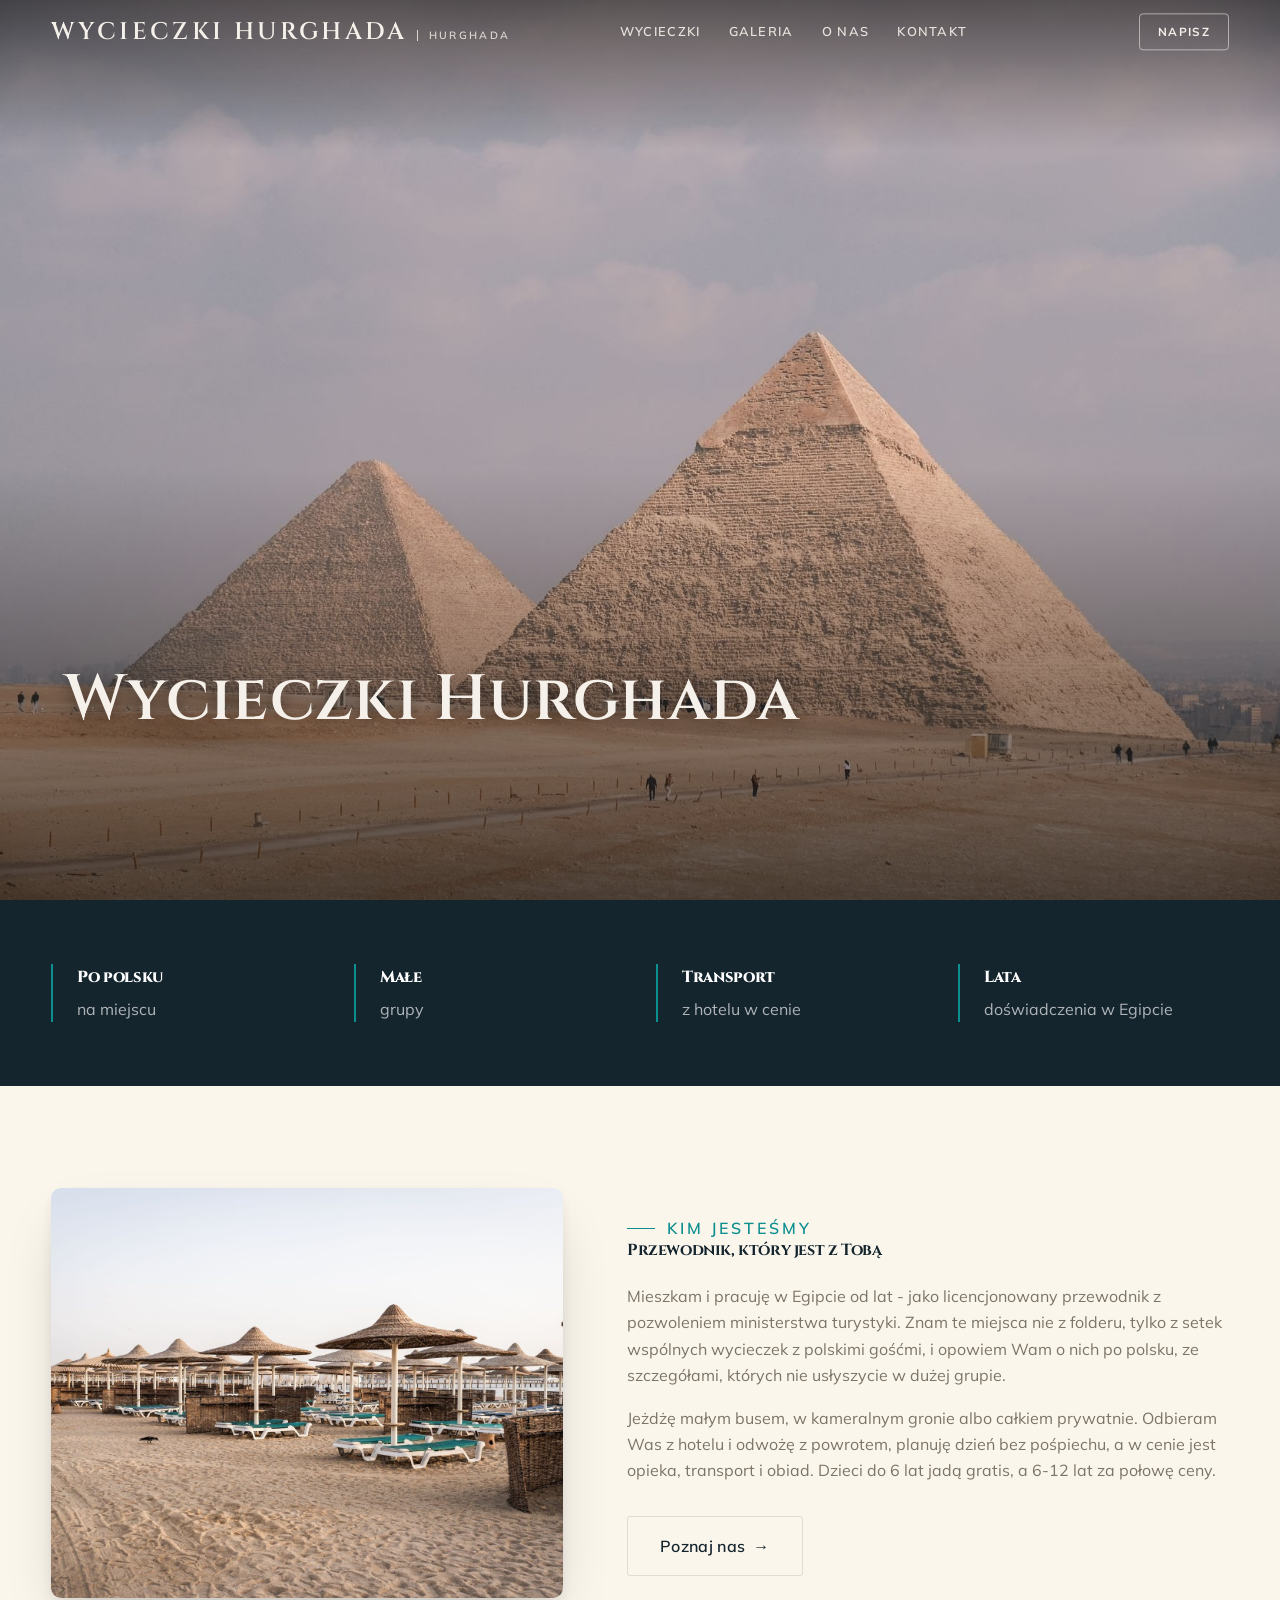
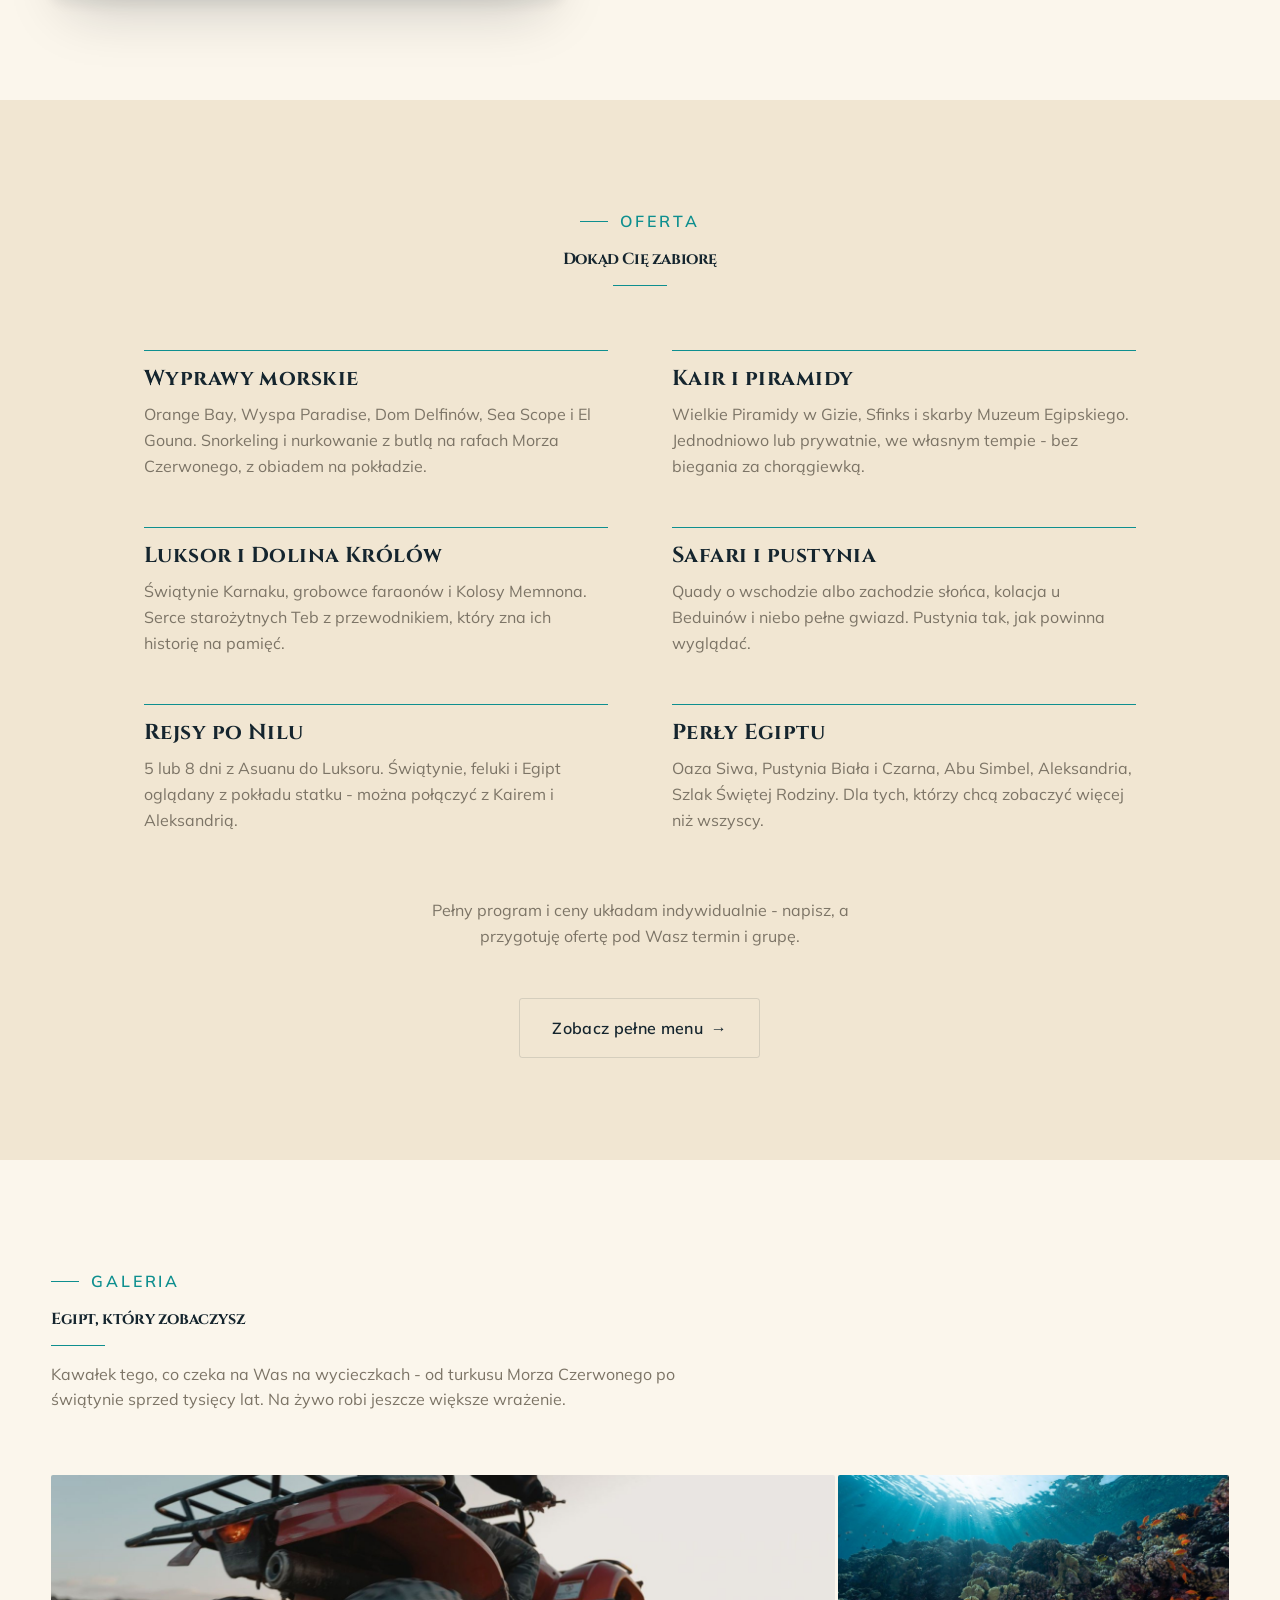
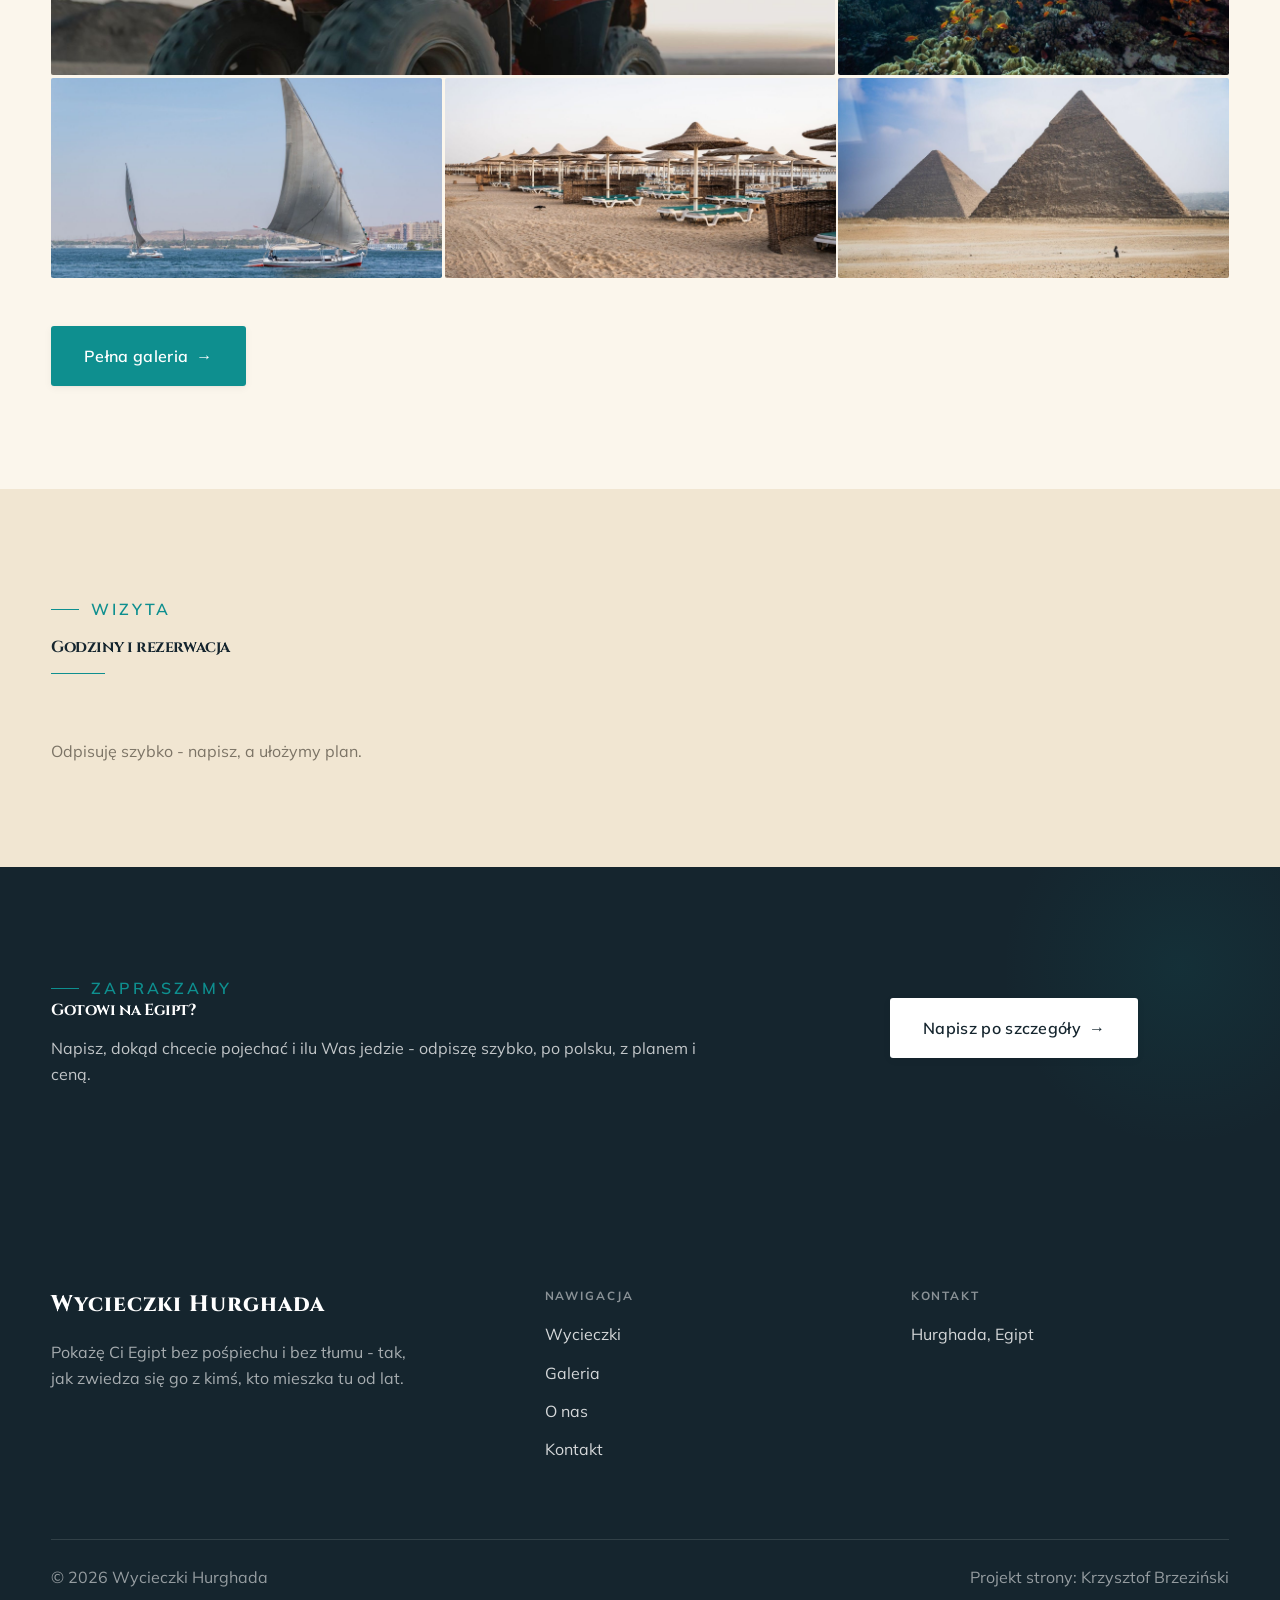
==== commit 09d7ac6a: "Dopracowanie: turystyczne teksty (usunięto gastro-resztki)" ====
--- a/index.html
+++ b/index.html
@@ -16,11 +16,11 @@
   <div class="wrap nav-inner">
     <a class="brand" href="index.html"><span class="name">Wycieczki Hurghada</span><span class="sub">Hurghada</span></a>
     <nav class="nav-links">
-      <a href="oferta.html">Menu</a>
+      <a href="oferta.html">Wycieczki</a>
       <a href="realizacje.html">Galeria</a>
       <a href="o-nas.html">O nas</a>
       <a href="kontakt.html">Kontakt</a>
-      <a href="kontakt.html" class="btn btn-accent">Rezerwacja</a>
+      <a href="kontakt.html" class="btn btn-accent">Napisz</a>
     </nav>
     <button class="nav-toggle" aria-label="Menu"><span></span><span></span><span></span></button>
   </div>
@@ -54,7 +54,7 @@
 <section id="menu" class="menu-sec">
   <div class="wrap">
     <div class="head center reveal">
-      <span class="eyebrow">Karta</span>
+      <span class="eyebrow">Oferta</span>
       <h2>Dokąd Cię zabiorę</h2>
     </div>
     <div class="menu-cats">
@@ -65,7 +65,7 @@
       <div class="menu-cat reveal"><h3>Rejsy po Nilu</h3><p>5 lub 8 dni z Asuanu do Luksoru. Świątynie, feluki i Egipt oglądany z pokładu statku - można połączyć z Kairem i Aleksandrią.</p></div>
       <div class="menu-cat reveal"><h3>Perły Egiptu</h3><p>Oaza Siwa, Pustynia Biała i Czarna, Abu Simbel, Aleksandria, Szlak Świętej Rodziny. Dla tych, którzy chcą zobaczyć więcej niż wszyscy.</p></div>
     </div>
-    <p class="menu-note">Pełna karta z cenami dostępna w lokalu. Zadzwoń, by zapytać o dania dnia.</p>
+    <p class="menu-note">Pełny program i ceny układam indywidualnie - napisz, a przygotuję ofertę pod Wasz termin i grupę.</p>
     <div style="text-align:center;margin-top:var(--space-7)" class="reveal"><a href="oferta.html" class="btn btn-ghost">Zobacz pełne menu <span class="arr">→</span></a></div>
   </div>
 </section>
@@ -99,11 +99,11 @@
   <div class="wrap">
     <div class="reveal">
       <span class="eyebrow">Zapraszamy</span>
-      <h2>Głodny? Zarezerwuj stolik.</h2>
-      <p>Wpadnij na obiad, kolację albo kawę - albo zarezerwuj stolik z wyprzedzeniem.</p>
+      <h2>Gotowi na Egipt?</h2>
+      <p>Napisz, dokąd chcecie pojechać i ilu Was jedzie - odpiszę szybko, po polsku, z planem i ceną.</p>
     </div>
     <div class="cta-actions reveal">
-      <a href="kontakt.html" class="btn btn-light">Zarezerwuj stolik <span class="arr">→</span></a>
+      <a href="kontakt.html" class="btn btn-light">Napisz po szczegóły <span class="arr">→</span></a>
     </div>
   </div>
 </section>
@@ -117,7 +117,7 @@
       </div>
       <div class="foot-col">
         <h4>Nawigacja</h4>
-        <a href="oferta.html">Menu</a>
+        <a href="oferta.html">Wycieczki</a>
         <a href="realizacje.html">Galeria</a>
         <a href="o-nas.html">O nas</a>
         <a href="kontakt.html">Kontakt</a>
@@ -133,7 +133,7 @@
     </div>
   </div>
 </footer>
-<div class="sticky-reserve"><a class="sr-book" href="kontakt.html">Zarezerwuj stolik</a></div>
+<div class="sticky-reserve"><a class="sr-book" href="kontakt.html">Napisz po szczegóły</a></div>
 
 <script src="assets/main.js"></script>
 </body>
